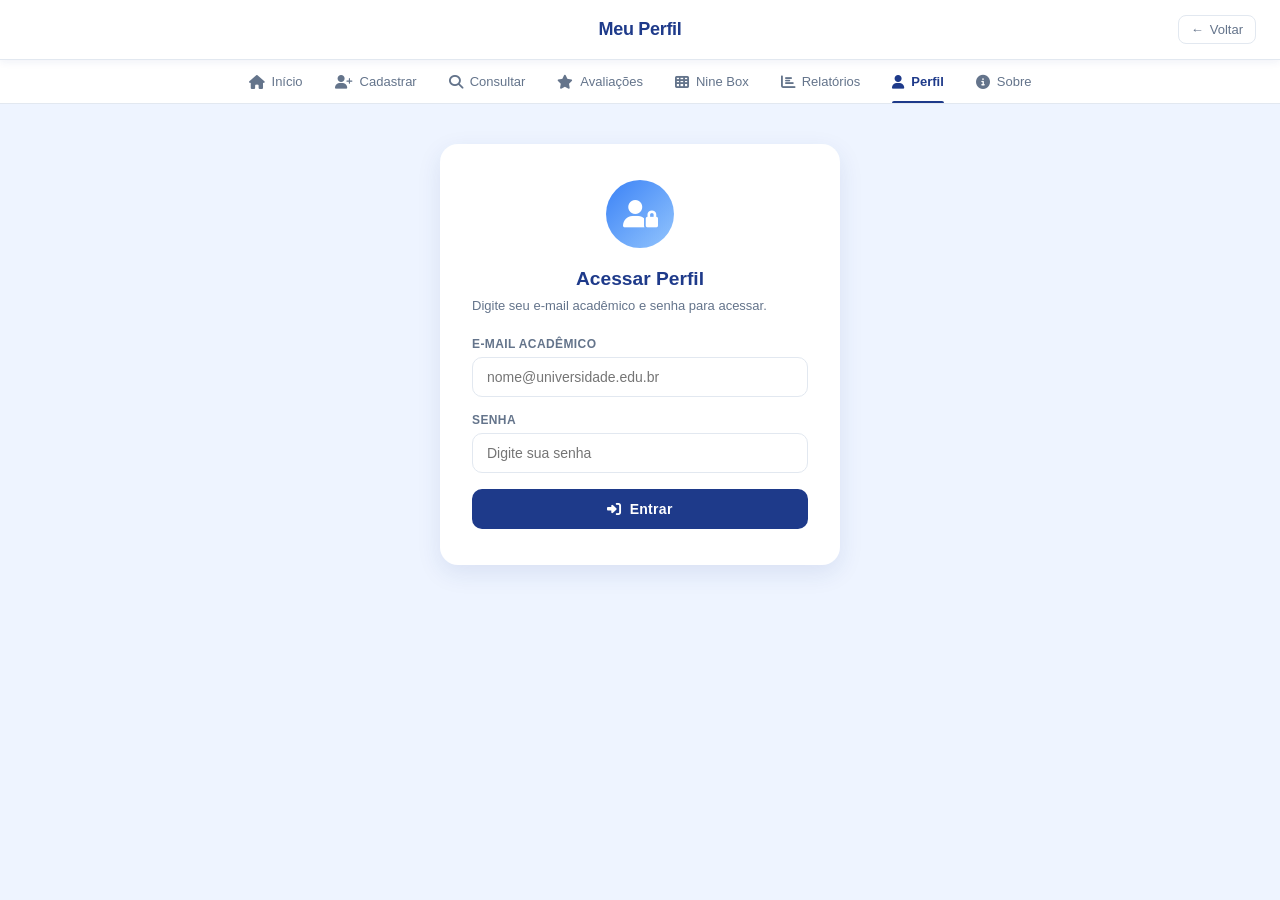
==== perfil.html @ 9b9aa536 "Portal de Estágio - versão completa com Nine Box, Avaliação 180°, Competências e sistema de permissõ" ====
<!DOCTYPE html>
<html lang="pt-br">
<head>
  <meta charset="UTF-8">
  <meta name="viewport" content="width=device-width, initial-scale=1.0">
  <title>Perfil — Portal de Estágio</title>
  <link rel="stylesheet" href="css/style.css">
  <link rel="stylesheet" href="css/pages.css">
  <link rel="stylesheet" href="css/perfil.css">
  <link rel="stylesheet" href="https://cdnjs.cloudflare.com/ajax/libs/font-awesome/6.5.0/css/all.min.css">
</head>
<body>

<header>
  <h2>Meu Perfil</h2>
  <a href="index.html">Voltar</a>
</header>

<nav class="navbar">
  <ul class="navbar-nav">
    <li class="navbar-item">
      <a href="index.html" class="navbar-link">
        <i class="fa-solid fa-home"></i>
        <span>Início</span>
      </a>
    </li>
    <li class="navbar-item">
      <a href="pages/cadastrar.html" class="navbar-link">
        <i class="fa-solid fa-user-plus"></i>
        <span>Cadastrar</span>
      </a>
    </li>
    <li class="navbar-item">
      <a href="pages/consultar.html" class="navbar-link">
        <i class="fa-solid fa-magnifying-glass"></i>
        <span>Consultar</span>
      </a>
    </li>
    <li class="navbar-item">
      <a href="pages/avaliacoes.html" class="navbar-link">
        <i class="fa-solid fa-star"></i>
        <span>Avaliações</span>
      </a>
    </li>
    <li class="navbar-item">
      <a href="pages/nine-box.html" class="navbar-link">
        <i class="fa-solid fa-th"></i>
        <span>Nine Box</span>
      </a>
    </li>
    <li class="navbar-item">
      <a href="pages/relatorios.html" class="navbar-link">
        <i class="fa-solid fa-chart-bar"></i>
        <span>Relatórios</span>
      </a>
    </li>
    <li class="navbar-item">
      <a href="perfil.html" class="navbar-link active">
        <i class="fa-solid fa-user"></i>
        <span>Perfil</span>
      </a>
    </li>
    <li class="navbar-item">
      <a href="pages/sobre.html" class="navbar-link">
        <i class="fa-solid fa-circle-info"></i>
        <span>Sobre</span>
      </a>
    </li>
  </ul>
</nav>

<main class="wrapper pg-wrapper">

  <div class="pf-login-card" id="tela-login">
    <div class="pf-login-icon">
      <i class="fa-solid fa-user-lock"></i>
    </div>
    <h3>Acessar Perfil</h3>
    <p class="pf-login-desc">Digite seu e-mail acadêmico e senha para acessar.</p>

    <div class="pg-field">
      <label for="login-email">E-mail acadêmico</label>
      <input type="email" id="login-email" placeholder="nome@universidade.edu.br"
             onkeydown="if(event.key==='Enter') entrar()">
    </div>

    <div class="pg-field">
      <label for="login-senha">Senha</label>
      <input type="password" id="login-senha" placeholder="Digite sua senha"
             onkeydown="if(event.key==='Enter') entrar()">
    </div>

    <button class="pg-btn" onclick="entrar()">
      <i class="fa-solid fa-right-to-bracket"></i> Entrar
    </button>
  </div>

  <!-- TELA DE PERFIL -->
  <div class="pf-layout" id="tela-perfil" style="display:none">

    <!-- CARD ESQUERDO — foto + info -->
    <div class="pf-card pf-card-left">

      <!-- Foto -->
      <div class="pf-foto-wrap">
        <div class="pf-foto" id="pf-foto-preview" onclick="document.getElementById('pf-foto-input').click()">
          <span id="pf-foto-iniciais"></span>
          <div class="pf-foto-overlay"><i class="fa-solid fa-camera"></i></div>
        </div>
        <input type="file" id="pf-foto-input" accept="image/*" style="display:none" onchange="trocarFoto(this)">
        <p class="pf-foto-hint">Clique para alterar</p>
      </div>

      <!-- Nome e tipo -->
      <h3 class="pf-nome" id="pf-nome-display"></h3>
      <span class="pg-badge pf-tipo-badge" id="pf-tipo-badge"></span>

      <!-- Stats -->
      <div class="pf-stats" id="pf-stats"></div>

      <!-- Sair -->
      <button class="pf-btn-sair" onclick="sair()">
        <i class="fa-solid fa-right-from-bracket"></i> Sair
      </button>

    </div>

    <!-- CARD DIREITO — edição + avaliações -->
    <div class="pf-card pf-card-right">

      <!-- Tabs -->
      <div class="pf-tabs">
        <button class="pf-tab active" data-tab="dados" onclick="setTab('dados')">
          <i class="fa-solid fa-pen"></i> Meus Dados
        </button>
        <button class="pf-tab" data-tab="avaliacoes" onclick="setTab('avaliacoes')">
          <i class="fa-solid fa-star"></i> Minhas Avaliações
        </button>
      </div>

      <!-- ABA: DADOS -->
      <div class="pf-tab-content" id="tab-dados">

        <div class="pg-field">
          <label for="pf-nome">Nome completo</label>
          <input type="text" id="pf-nome" placeholder="Seu nome">
        </div>

        <div class="pg-field">
          <label for="pf-email">E-mail acadêmico</label>
          <input type="email" id="pf-email" placeholder="seu@email.com" readonly
                 style="background:#f0f0f0;cursor:not-allowed;color:#888">
        </div>

        <div class="pg-field" id="pf-campo-senha">
          <label for="pf-senha">Nova senha <span class="av-opcional">(deixe em branco para manter)</span></label>
          <input type="password" id="pf-senha" placeholder="Digite nova senha" autocomplete="new-password">
        </div>

        <div class="pg-field" id="pf-campo-disciplina" style="display:none">
          <label for="pf-disciplina">Disciplina</label>
          <input type="text" id="pf-disciplina" placeholder="Ex: Engenharia de Software">
        </div>

        <div class="pg-field">
          <label for="pf-bio">Sobre mim <span class="av-opcional">(opcional)</span></label>
          <textarea id="pf-bio" placeholder="Conte um pouco sobre você..." style="width:100%;padding:11px 14px;border-radius:10px;border:1.5px solid var(--border);font-size:14px;font-family:inherit;resize:vertical;min-height:80px;background:#fafafa;"></textarea>
        </div>

        <button class="pg-btn" onclick="salvarPerfil()">
          <i class="fa-solid fa-floppy-disk"></i> Salvar Alterações
        </button>

      </div>

      <!-- ABA: AVALIAÇÕES -->
      <div class="pf-tab-content" id="tab-avaliacoes" style="display:none">
        <div id="pf-avaliacoes-lista">
          <p class="pg-empty">Nenhuma avaliação recebida ainda.</p>
        </div>
      </div>

    </div>
  </div>

</main>

<script src="css/js/script.js"></script>
<script src="css/js/perfil.js"></script>
<script src="css/js/navbar.js"></script>
</body>
</html>
---- css/style.css ----
/* =============================================
   RESET & BASE
   ============================================= */
*, *::before, *::after {
  margin: 0;
  padding: 0;
  box-sizing: border-box;
}

:root {
  --primary: #1e3a8a;
  --primary-light: #3b82f6;
  --accent: #93c5fd;
  --bg: #f0f9ff;
  --surface: #ffffff;
  --text: #1e293b;
  --text-muted: #64748b;
  --border: #e2e8f0;
  --danger: #dc2626;
  --success: #059669;
  --shadow-sm: 0 2px 8px rgba(30, 58, 138, 0.07);
  --shadow-md: 0 8px 24px rgba(30, 58, 138, 0.10);
  --shadow-lg: 0 16px 40px rgba(30, 58, 138, 0.15);
  --radius: 18px;
  --radius-sm: 10px;
}

body {
  font-family: 'Poppins', 'Inter', 'Segoe UI', sans-serif;
  background: #eef4ff;
  color: var(--text);
  min-height: 100vh;
  display: flex;
  flex-direction: column;
}

a {
  text-decoration: none;
  color: inherit;
}

/* =============================================
   HEADER
   ============================================= */
header {
  background: var(--surface);
  padding: 0 40px;
  height: 60px;
  display: flex;
  justify-content: center;
  align-items: center;
  border-bottom: 1px solid var(--border);
  box-shadow: var(--shadow-sm);
  position: sticky;
  top: 0;
  z-index: 100;
}

header h2 {
  color: var(--primary);
  font-weight: 700;
  font-size: 18px;
  margin: 0;
  letter-spacing: -0.3px;
}

header a {
  position: absolute;
  right: 24px;
  color: var(--text-muted);
  font-size: 13px;
  font-weight: 500;
  display: flex;
  align-items: center;
  gap: 6px;
  padding: 6px 12px;
  border-radius: 8px;
  transition: all 0.2s;
  text-decoration: none;
  border: 1px solid var(--border);
}

header a:hover {
  background: #f0f9ff;
  color: var(--primary);
  border-color: var(--primary-light);
}

header a::before {
  content: '←';
}

/* ---- NAVBAR ---- */
.navbar {
  background: var(--surface);
  border-bottom: 1px solid var(--border);
  padding: 0 32px;
}

.navbar-nav {
  display: flex;
  list-style: none;
  margin: 0;
  padding: 0;
  gap: 0;
  justify-content: center;
}

.navbar-item {
  position: relative;
}

.navbar-link {
  display: flex;
  align-items: center;
  gap: 7px;
  padding: 14px 16px;
  color: var(--text-muted);
  text-decoration: none;
  font-size: 13px;
  font-weight: 500;
  transition: all 0.2s ease;
  position: relative;
  white-space: nowrap;
}

.navbar-link::after {
  content: '';
  position: absolute;
  bottom: 0;
  left: 16px;
  right: 16px;
  height: 2px;
  background: var(--primary-light);
  border-radius: 2px 2px 0 0;
  transform: scaleX(0);
  transition: transform 0.2s ease;
}

.navbar-link:hover {
  color: var(--primary);
}

.navbar-link:hover::after {
  transform: scaleX(1);
}

.navbar-link.active {
  color: var(--primary);
  font-weight: 600;
}

.navbar-link.active::after {
  transform: scaleX(1);
  background: var(--primary);
}

.navbar-link i {
  font-size: 14px;
}

/* ---- RESPONSIVE NAVBAR ---- */
@media (max-width: 900px) {
  .navbar {
    padding: 0;
    overflow-x: auto;
  }

  .navbar-nav {
    justify-content: flex-start;
  }

  .navbar-link {
    padding: 12px 14px;
    font-size: 12px;
  }
}

@media (max-width: 600px) {
  .navbar-link span {
    display: none;
  }

  .navbar-link {
    padding: 12px 16px;
  }
}

.user {
  position: absolute;
  right: 24px;
  width: 36px;
  height: 36px;
  border-radius: 50%;
  background: linear-gradient(135deg, var(--primary), var(--primary-light));
  display: flex;
  align-items: center;
  justify-content: center;
  color: white;
  cursor: pointer;
  transition: all 0.2s ease;
  box-shadow: var(--shadow-sm);
  font-size: 14px;
}

.user:hover {
  transform: scale(1.08);
  box-shadow: var(--shadow-md);
}

/* ---- USER MENU DROPDOWN ---- */
.user-menu {
  position: absolute;
  right: 24px;
}

.user-menu .user {
  position: static;
}

.user-dropdown {
  display: none;
  position: absolute;
  top: calc(100% + 10px);
  right: 0;
  background: var(--surface);
  border: 1.5px solid var(--border);
  border-radius: var(--radius);
  box-shadow: var(--shadow-lg);
  min-width: 220px;
  z-index: 200;
  overflow: hidden;
  animation: dropdownIn 0.18s ease;
}

.user-dropdown.open {
  display: block;
}

@keyframes dropdownIn {
  from { opacity: 0; transform: translateY(-6px); }
  to   { opacity: 1; transform: translateY(0); }
}

.user-dropdown-info {
  display: flex;
  align-items: center;
  gap: 12px;
  padding: 16px;
  background: #f8fafc;
}

.user-dropdown-avatar {
  width: 40px;
  height: 40px;
  border-radius: 50%;
  background: linear-gradient(135deg, var(--primary), var(--primary-light));
  display: flex;
  align-items: center;
  justify-content: center;
  color: white;
  font-size: 16px;
  flex-shrink: 0;
  overflow: hidden;
}

.user-dropdown-avatar img {
  width: 100%;
  height: 100%;
  object-fit: cover;
  border-radius: 50%;
}

.user-dropdown-nome {
  font-size: 14px;
  font-weight: 600;
  color: var(--primary);
  white-space: nowrap;
  overflow: hidden;
  text-overflow: ellipsis;
  max-width: 140px;
}

.user-dropdown-tipo {
  font-size: 11px;
  color: var(--text-muted);
  margin-top: 2px;
  text-transform: capitalize;
}

.user-dropdown-divider {
  height: 1px;
  background: var(--border);
}

.user-dropdown-item {
  display: flex;
  align-items: center;
  gap: 10px;
  padding: 12px 16px;
  font-size: 13px;
  font-weight: 500;
  color: var(--text);
  text-decoration: none;
  cursor: pointer;
  transition: background 0.15s;
  width: 100%;
  background: none;
  border: none;
  font-family: inherit;
  text-align: left;
  margin: 0;
  box-shadow: none;
  border-radius: 0;
}

.user-dropdown-item:hover {
  background: #f0f9ff;
  color: var(--primary);
  transform: none;
  box-shadow: none;
}

.user-dropdown-item i {
  width: 16px;
  text-align: center;
  color: var(--text-muted);
}

.user-dropdown-item:hover i {
  color: var(--primary-light);
}

.user-dropdown-sair {
  color: var(--danger) !important;
}

.user-dropdown-sair:hover {
  background: #fff5f5 !important;
  color: var(--danger) !important;
}

.user-dropdown-sair i {
  color: var(--danger) !important;
}

/* =============================================
   LAYOUT
   ============================================= */
.wrapper {
  flex: 1;
  display: flex;
  justify-content: center;
  align-items: center;
  padding: 40px 20px;
}

/* =============================================
   DASHBOARD
   ============================================= */
.dashboard {
  display: flex;
  flex-direction: column;
  align-items: center;
  gap: 28px;
}

.dash-stats {
  display: flex;
  gap: 12px;
  flex-wrap: wrap;
  justify-content: center;
}

.dash-stat {
  background: var(--surface);
  border: 1.5px solid var(--border);
  border-radius: var(--radius-sm);
  padding: 14px 20px;
  display: flex;
  align-items: center;
  gap: 12px;
  min-width: 130px;
  transition: all 0.2s;
}

.dash-stat:hover {
  border-color: var(--accent);
  box-shadow: var(--shadow-sm);
}

.dash-stat i {
  font-size: 20px;
  color: var(--primary-light);
}

.dash-stat div {
  display: flex;
  flex-direction: column;
  gap: 2px;
}

.dash-stat-val {
  font-size: 22px;
  font-weight: 700;
  color: var(--primary);
  line-height: 1;
}

.dash-stat-label {
  font-size: 11px;
  font-weight: 600;
  color: var(--text-muted);
  text-transform: uppercase;
  letter-spacing: 0.4px;
}

/* =============================================
   MENU GRID
   ============================================= */
.container {
  display: grid;
  grid-template-columns: repeat(3, 200px);
  gap: 20px;
}

/* =============================================
   CARDS
   ============================================= */
.card {
  height: 150px;
  background: var(--surface);
  border-radius: var(--radius);
  text-decoration: none;
  color: var(--text);
  display: flex;
  flex-direction: column;
  justify-content: center;
  align-items: center;
  gap: 14px;
  box-shadow: var(--shadow-sm);
  transition: all 0.25s cubic-bezier(0.4, 0, 0.2, 1);
  position: relative;
  overflow: hidden;
  border: 1.5px solid var(--border);
}

.card::after {
  content: '';
  position: absolute;
  inset: 0;
  background: linear-gradient(135deg, #eff6ff, #dbeafe);
  opacity: 0;
  transition: opacity 0.25s ease;
  border-radius: var(--radius);
}

.card i {
  font-size: 28px;
  color: var(--primary-light);
  transition: all 0.25s ease;
  position: relative;
  z-index: 1;
}

.card p {
  font-size: 13px;
  font-weight: 600;
  color: var(--text-muted);
  text-align: center;
  margin: 0;
  position: relative;
  z-index: 1;
  transition: color 0.25s ease;
}

.card:hover {
  transform: translateY(-4px);
  box-shadow: var(--shadow-md);
  border-color: var(--accent);
}

.card:hover::after {
  opacity: 1;
}

.card:hover i {
  color: var(--primary);
  transform: scale(1.1);
}

.card:hover p {
  color: var(--primary);
}

/* =============================================
   FORM BOX
   ============================================= */
.form-box {
  background: var(--surface);
  padding: 32px;
  border-radius: var(--radius);
  width: 100%;
  max-width: 420px;
  box-shadow: var(--shadow-md);
}

.form-box h3 {
  margin-bottom: 20px;
  color: var(--primary);
  font-size: 1.1rem;
  font-weight: 700;
}

.form-box label {
  display: block;
  margin-top: 14px;
  margin-bottom: 4px;
  font-size: 13px;
  font-weight: 600;
  color: var(--primary);
}

.form-box input,
.form-box select,
.form-box textarea {
  width: 100%;
  padding: 11px 14px;
  border-radius: var(--radius-sm);
  border: 1.5px solid var(--border);
  font-size: 14px;
  font-family: inherit;
  color: var(--text);
  background: #fafafa;
  transition: border-color 0.2s, box-shadow 0.2s;
}

.form-box input:focus,
.form-box select:focus,
.form-box textarea:focus {
  border-color: var(--primary-light);
  box-shadow: 0 0 0 3px rgba(106, 111, 209, 0.12);
  outline: none;
  background: var(--surface);
}

.form-box textarea {
  resize: vertical;
  min-height: 90px;
}

/* =============================================
   BUTTONS
   ============================================= */
button {
  margin-top: 20px;
  width: 100%;
  padding: 12px 20px;
  border: none;
  border-radius: var(--radius-sm);
  background: var(--primary);
  color: white;
  font-size: 14px;
  font-weight: 600;
  font-family: inherit;
  cursor: pointer;
  transition: all 0.2s ease;
  letter-spacing: 0.3px;
}

button:hover {
  background: #1d4ed8;
  transform: translateY(-1px);
  box-shadow: 0 6px 20px rgba(30, 58, 138, 0.25);
}

button:active {
  transform: translateY(0);
  box-shadow: none;
}

.btn-danger {
  margin-top: 0;
  width: auto;
  padding: 6px 12px;
  font-size: 12px;
  background: transparent;
  color: var(--danger);
  border: 1px solid #fecaca;
  border-radius: 8px;
}

.btn-danger:hover {
  background: #fee2e2;
  box-shadow: none;
  transform: none;
}

/* =============================================
   STARS
   ============================================= */
.stars {
  display: flex;
  gap: 4px;
  margin-top: 8px;
}

.stars span {
  font-size: 28px;
  cursor: pointer;
  color: var(--border);
  transition: color 0.15s, transform 0.15s;
  user-select: none;
}

.stars span.active {
  color: #3b82f6;
  text-shadow: 0 0 8px rgba(59, 130, 246, 0.3);
}

.stars span:hover {
  transform: scale(1.15);
}

/* =============================================
   LIST ITEMS
   ============================================= */
.list-item {
  display: flex;
  justify-content: space-between;
  align-items: center;
  background: #f4f6ff;
  padding: 12px 14px;
  border-radius: var(--radius-sm);
  margin-top: 10px;
  font-size: 14px;
  font-weight: 500;
}

/* =============================================
   AVALIAÇÕES
   ============================================= */
.avaliacao-item {
  background: #f4f6ff;
  padding: 14px;
  border-radius: var(--radius-sm);
  margin-top: 12px;
}

.avaliacao-header {
  display: flex;
  justify-content: space-between;
  align-items: center;
  margin-bottom: 6px;
}

.avaliacao-data {
  font-size: 12px;
  color: var(--text-muted);
}

.avaliacao-nota {
  color: #ffc107;
  font-size: 18px;
  letter-spacing: 2px;
  margin-bottom: 6px;
}

.avaliacao-comentario {
  font-size: 13px;
  color: var(--text-muted);
  margin-top: 4px;
  background: none;
  padding: 0;
}

/* =============================================
   TOAST
   ============================================= */
.toast {
  position: fixed;
  bottom: 28px;
  left: 50%;
  transform: translateX(-50%) translateY(12px);
  background: var(--primary);
  color: white;
  padding: 11px 22px;
  border-radius: 100px;
  font-size: 13px;
  font-weight: 500;
  opacity: 0;
  pointer-events: none;
  transition: opacity 0.25s, transform 0.25s;
  z-index: 9999;
  white-space: nowrap;
  box-shadow: 0 8px 24px rgba(30, 58, 138, 0.25);
}

.toast.show {
  opacity: 1;
  transform: translateX(-50%) translateY(0);
}

.toast.error {
  background: var(--danger);
  box-shadow: 0 8px 24px rgba(220, 38, 38, 0.25);
}

.toast.info {
  background: var(--primary-light);
}

/* =============================================
   RESPONSIVE
   ============================================= */
@media (max-width: 768px) {
  header {
    padding: 14px 20px;
  }

  .container {
    grid-template-columns: repeat(2, 1fr);
    gap: 16px;
    width: 100%;
    max-width: 480px;
  }

  .card {
    height: 130px;
  }

  .wrapper {
    padding: 24px 16px;
    align-items: flex-start;
  }

  .form-box {
    max-width: 100%;
  }
}

@media (max-width: 420px) {
  .container {
    grid-template-columns: repeat(2, 1fr);
  }

  .card i {
    font-size: 26px;
  }

  .card p {
    font-size: 12px;
  }
}
---- css/pages.css ----
/* =============================================
   PAGES — ESTILOS COMPARTILHADOS
   ============================================= */

.pg-wrapper {
  align-items: flex-start;
  justify-content: center;
  padding: 40px 24px;
}

/* ---- CARD ---- */
.pg-card {
  background: var(--surface);
  border-radius: var(--radius);
  box-shadow: var(--shadow-md);
  padding: 28px;
  width: 100%;
  max-width: 460px;
}

.pg-card-wide {
  max-width: 860px;
}

/* ---- TYPE TOGGLE ---- */
.pg-type-toggle {
  display: flex;
  gap: 8px;
  margin-bottom: 24px;
  background: #f1f5f9;
  padding: 4px;
  border-radius: var(--radius-sm);
}

.pg-type-btn {
  flex: 1;
  margin-top: 0;
  padding: 9px 14px;
  font-size: 13px;
  font-weight: 600;
  border-radius: 8px;
  background: transparent;
  color: var(--text-muted);
  border: none;
  cursor: pointer;
  transition: all 0.2s;
  display: flex;
  align-items: center;
  justify-content: center;
  gap: 7px;
}

.pg-type-btn:hover {
  transform: none;
  box-shadow: none;
  color: var(--primary);
}

.pg-type-btn.active {
  background: var(--surface);
  color: var(--primary);
  box-shadow: var(--shadow-sm);
  font-weight: 700;
}

/* ---- FIELDS ---- */
.pg-field {
  margin-bottom: 16px;
}

.pg-field label {
  display: block;
  font-size: 12px;
  font-weight: 600;
  color: var(--text-muted);
  margin-bottom: 6px;
  text-transform: uppercase;
  letter-spacing: 0.4px;
}

.pg-field input,
.pg-field select {
  width: 100%;
  padding: 11px 14px;
  border-radius: var(--radius-sm);
  border: 1.5px solid var(--border);
  font-size: 14px;
  font-family: inherit;
  color: var(--text);
  background: var(--surface);
  transition: border-color 0.2s, box-shadow 0.2s;
}

.pg-field input:focus,
.pg-field select:focus {
  border-color: var(--primary-light);
  box-shadow: 0 0 0 3px rgba(59, 130, 246, 0.1);
  outline: none;
}

/* ---- BUTTON ---- */
.pg-btn {
  display: flex;
  align-items: center;
  justify-content: center;
  gap: 8px;
  margin-top: 8px;
}

/* ---- TOOLBAR ---- */
.pg-toolbar {
  display: flex;
  justify-content: space-between;
  align-items: center;
  flex-wrap: wrap;
  gap: 12px;
  margin-bottom: 20px;
}

.pg-filtros {
  display: flex;
  gap: 6px;
}

.pg-filtro {
  margin-top: 0;
  width: auto;
  padding: 6px 14px;
  font-size: 12px;
  font-weight: 600;
  border-radius: 20px;
  background: #f0f2ff;
  color: var(--primary-light);
  cursor: pointer;
  transition: all 0.2s;
}

.pg-filtro:hover {
  transform: none;
  box-shadow: none;
  background: #e4e7ff;
}

.pg-filtro.active {
  background: linear-gradient(90deg, var(--primary-light), var(--accent));
  color: white;
  box-shadow: none;
}

/* ---- SEARCH ---- */
.pg-search-wrap {
  display: flex;
  align-items: center;
  gap: 8px;
  background: #f4f6ff;
  border-radius: var(--radius-sm);
  padding: 8px 14px;
  border: 1.5px solid var(--border);
  transition: border-color 0.2s;
}

.pg-search-wrap:focus-within {
  border-color: var(--primary-light);
}

.pg-search-wrap i {
  color: var(--text-muted);
  font-size: 13px;
}

.pg-search-wrap input {
  border: none;
  background: transparent;
  font-size: 13px;
  font-family: inherit;
  color: var(--text);
  outline: none;
  width: 180px;
}

/* ---- FOTO UPLOAD ---- */
.pg-foto-wrap {
  display: flex;
  justify-content: center;
  margin-bottom: 20px;
}

.pg-foto-preview {
  width: 90px;
  height: 90px;
  border-radius: 50%;
  border: 2.5px dashed var(--primary-light);
  background: #f4f6ff;
  display: flex;
  flex-direction: column;
  align-items: center;
  justify-content: center;
  gap: 6px;
  cursor: pointer;
  transition: border-color 0.2s, background 0.2s;
  overflow: hidden;
  position: relative;
}

.pg-foto-preview:hover {
  border-color: var(--primary);
  background: #eef0ff;
}

.pg-foto-preview i {
  font-size: 22px;
  color: var(--primary-light);
}

.pg-foto-preview span {
  font-size: 11px;
  color: var(--primary-light);
  font-weight: 600;
}

.pg-foto-preview img {
  position: absolute;
  inset: 0;
  width: 100%;
  height: 100%;
  object-fit: cover;
  border-radius: 50%;
}

.pg-foto-preview .pg-foto-overlay {
  position: absolute;
  inset: 0;
  background: rgba(44, 47, 143, 0.45);
  border-radius: 50%;
  display: flex;
  align-items: center;
  justify-content: center;
  opacity: 0;
  transition: opacity 0.2s;
}

.pg-foto-preview:hover .pg-foto-overlay {
  opacity: 1;
}

.pg-foto-preview .pg-foto-overlay i {
  color: white;
  font-size: 20px;
}

/* ---- LISTA PESSOAS ---- */
.pg-pessoa-item {
  display: flex;
  align-items: center;
  gap: 14px;
  padding: 12px 14px;
  border-radius: var(--radius-sm);
  background: var(--surface);
  margin-bottom: 8px;
  border: 1.5px solid var(--border);
  transition: all 0.2s;
}

.pg-pessoa-item:hover {
  border-color: var(--accent);
  box-shadow: var(--shadow-sm);
}

.pg-avatar {
  width: 44px;
  height: 44px;
  border-radius: 50%;
  background: linear-gradient(135deg, var(--primary-light), var(--accent));
  color: white;
  font-weight: 700;
  font-size: 15px;
  display: flex;
  align-items: center;
  justify-content: center;
  flex-shrink: 0;
  overflow: hidden;
}

.pg-avatar img {
  width: 100%;
  height: 100%;
  object-fit: cover;
  border-radius: 50%;
}

.pg-pessoa-info {
  flex: 1;
  min-width: 0;
}

.pg-pessoa-nome {
  font-size: 14px;
  font-weight: 600;
  color: var(--primary);
  white-space: nowrap;
  overflow: hidden;
  text-overflow: ellipsis;
}

.pg-pessoa-sub {
  font-size: 12px;
  color: var(--text-muted);
  margin-top: 2px;
}

.pg-badge {
  font-size: 10px;
  font-weight: 700;
  padding: 3px 10px;
  border-radius: 100px;
  text-transform: uppercase;
  letter-spacing: 0.5px;
  flex-shrink: 0;
}

.pg-badge.estagiario {
  background: #dcfce7;
  color: #166534;
}

.pg-badge.professor {
  background: #dbeafe;
  color: #1e40af;
}

.pg-empty {
  text-align: center;
  color: var(--text-muted);
  font-size: 14px;
  padding: 30px 0;
  background: none;
}

/* ---- RELATÓRIOS ---- */
.rel-resumo {
  display: grid;
  grid-template-columns: repeat(auto-fit, minmax(160px, 1fr));
  gap: 16px;
  margin-bottom: 4px;
}

.rel-stat {
  background: var(--surface);
  border-radius: var(--radius-sm);
  padding: 20px;
  display: flex;
  flex-direction: column;
  gap: 6px;
  border: 1.5px solid var(--border);
  transition: all 0.2s;
}

.rel-stat:hover {
  border-color: var(--accent);
  box-shadow: var(--shadow-sm);
}

.rel-stat-label {
  font-size: 11px;
  font-weight: 700;
  text-transform: uppercase;
  letter-spacing: 0.6px;
  color: var(--text-muted);
}

.rel-stat-valor {
  font-size: 28px;
  font-weight: 700;
  color: var(--primary);
  line-height: 1;
}

.rel-stat-sub {
  font-size: 12px;
  color: var(--primary-light);
  font-weight: 500;
}

.rel-table-wrap {
  overflow-x: auto;
  border-radius: var(--radius-sm);
  border: 1px solid var(--border);
  margin-top: 4px;
}

.rel-table {
  width: 100%;
  border-collapse: collapse;
  font-size: 13px;
}

.rel-table thead tr {
  background: #f4f6ff;
}

.rel-table th {
  padding: 12px 14px;
  text-align: left;
  font-size: 11px;
  font-weight: 700;
  text-transform: uppercase;
  letter-spacing: 0.4px;
  color: var(--primary);
  white-space: nowrap;
}

.rel-table td {
  padding: 11px 14px;
  border-top: 1px solid #f0f0f0;
  color: var(--text);
  white-space: nowrap;
}

.rel-table tbody tr:hover td {
  background: #f8f9ff;
}

.rel-table .pg-badge {
  display: inline-block;
}

.rel-estrelas {
  color: #ffc107;
  font-size: 12px;
  letter-spacing: 1px;
}

.rel-media {
  font-weight: 700;
  color: var(--primary-light);
}

/* ---- SOBRE ---- */
.sobre-card {
  max-width: 480px;
  text-align: center;
}

.sobre-logo {
  width: 72px;
  height: 72px;
  border-radius: 50%;
  background: linear-gradient(135deg, var(--primary-light), var(--accent));
  display: flex;
  align-items: center;
  justify-content: center;
  margin: 0 auto 20px;
}

.sobre-logo i {
  font-size: 32px;
  color: white;
}

.sobre-titulo {
  font-size: 1.3rem;
  font-weight: 700;
  color: var(--primary);
  margin-bottom: 4px;
}

.sobre-versao {
  font-size: 12px;
  color: var(--text-muted);
  margin-bottom: 18px;
  background: none;
  padding: 0;
}

.sobre-desc {
  font-size: 14px;
  color: var(--text-muted);
  line-height: 1.7;
  margin-bottom: 24px;
  background: none;
  padding: 0;
}

.sobre-features {
  display: flex;
  flex-direction: column;
  gap: 12px;
  text-align: left;
}

.sobre-feature {
  display: flex;
  align-items: center;
  gap: 12px;
  background: #f4f6ff;
  padding: 12px 16px;
  border-radius: var(--radius-sm);
  font-size: 13px;
  font-weight: 500;
  color: var(--text);
}

.sobre-feature i {
  color: var(--primary-light);
  width: 18px;
  text-align: center;
  font-size: 15px;
}

/* ---- RESPONSIVE ---- */
@media (max-width: 768px) {
  .pg-wrapper {
    padding: 20px 16px;
  }

  .pg-card {
    max-width: 100%;
  }

  .pg-toolbar {
    flex-direction: column;
    align-items: flex-start;
  }

  .pg-search-wrap input {
    width: 140px;
  }

  .rel-resumo {
    grid-template-columns: repeat(2, 1fr);
  }
}
---- css/perfil.css ----
/* =============================================
   PERFIL
   ============================================= */

/* ---- LOGIN ---- */
.pf-login-card {
  background: var(--surface);
  border-radius: var(--radius);
  box-shadow: var(--shadow-md);
  padding: 36px 32px;
  width: 100%;
  max-width: 400px;
  text-align: center;
}

.pf-login-icon {
  width: 68px;
  height: 68px;
  border-radius: 50%;
  background: linear-gradient(135deg, var(--primary-light), var(--accent));
  display: flex;
  align-items: center;
  justify-content: center;
  margin: 0 auto 20px;
}

.pf-login-icon i {
  font-size: 28px;
  color: white;
}

.pf-login-card h3 {
  font-size: 1.2rem;
  font-weight: 700;
  color: var(--primary);
  margin-bottom: 8px;
}

.pf-login-desc {
  font-size: 13px;
  color: var(--text-muted);
  margin-bottom: 24px;
  background: none;
  padding: 0;
  text-align: left;
}

.pf-login-card .pg-field {
  text-align: left;
}

/* ---- LAYOUT PERFIL ---- */
.pf-layout {
  display: flex;
  gap: 24px;
  width: 100%;
  max-width: 860px;
  align-items: flex-start;
}

/* ---- CARDS ---- */
.pf-card {
  background: var(--surface);
  border-radius: var(--radius);
  box-shadow: var(--shadow-md);
  padding: 28px;
}

.pf-card-left {
  width: 240px;
  flex-shrink: 0;
  display: flex;
  flex-direction: column;
  align-items: center;
  text-align: center;
  gap: 12px;
}

.pf-card-right {
  flex: 1;
  min-width: 0;
}

/* ---- FOTO ---- */
.pf-foto-wrap {
  display: flex;
  flex-direction: column;
  align-items: center;
  gap: 6px;
}

.pf-foto {
  width: 100px;
  height: 100px;
  border-radius: 50%;
  background: linear-gradient(135deg, var(--primary-light), var(--accent));
  display: flex;
  align-items: center;
  justify-content: center;
  cursor: pointer;
  position: relative;
  overflow: hidden;
  transition: transform 0.2s;
}

.pf-foto:hover {
  transform: scale(1.04);
}

.pf-foto span {
  font-size: 32px;
  font-weight: 700;
  color: white;
  z-index: 1;
}

.pf-foto img {
  position: absolute;
  inset: 0;
  width: 100%;
  height: 100%;
  object-fit: cover;
  border-radius: 50%;
}

.pf-foto-overlay {
  position: absolute;
  inset: 0;
  background: rgba(44, 47, 143, 0.5);
  border-radius: 50%;
  display: flex;
  align-items: center;
  justify-content: center;
  opacity: 0;
  transition: opacity 0.2s;
  z-index: 2;
}

.pf-foto:hover .pf-foto-overlay {
  opacity: 1;
}

.pf-foto-overlay i {
  color: white;
  font-size: 22px;
}

.pf-foto-hint {
  font-size: 11px;
  color: var(--text-muted);
  background: none;
  padding: 0;
}

/* ---- NOME E TIPO ---- */
.pf-nome {
  font-size: 1rem;
  font-weight: 700;
  color: var(--primary);
  line-height: 1.3;
}

.pf-tipo-badge {
  display: inline-block;
}

/* ---- STATS ---- */
.pf-stats {
  width: 100%;
  display: flex;
  flex-direction: column;
  gap: 8px;
  margin-top: 4px;
}

.pf-stat {
  background: #f4f6ff;
  border-radius: var(--radius-sm);
  padding: 10px 14px;
  display: flex;
  justify-content: space-between;
  align-items: center;
  font-size: 12px;
}

.pf-stat-label {
  color: var(--text-muted);
  font-weight: 500;
}

.pf-stat-valor {
  font-weight: 700;
  color: var(--primary);
}

.pf-stat-valor.stars {
  color: #ffc107;
  font-size: 13px;
}

/* ---- SAIR ---- */
.pf-btn-sair {
  margin-top: 4px;
  width: 100%;
  padding: 9px;
  font-size: 13px;
  background: #fff0f0;
  color: var(--danger);
  border: 1.5px solid #ffd0d0;
  border-radius: var(--radius-sm);
  font-weight: 600;
  cursor: pointer;
  display: flex;
  align-items: center;
  justify-content: center;
  gap: 8px;
  transition: background 0.2s, transform 0.2s;
}

.pf-btn-sair:hover {
  background: #ffe0e0;
  transform: none;
  box-shadow: none;
}

/* ---- TABS ---- */
.pf-tabs {
  display: flex;
  gap: 8px;
  margin-bottom: 24px;
  border-bottom: 2px solid #f0f0f0;
  padding-bottom: 0;
}

.pf-tab {
  margin-top: 0;
  width: auto;
  padding: 9px 16px;
  font-size: 13px;
  font-weight: 600;
  border-radius: var(--radius-sm) var(--radius-sm) 0 0;
  background: transparent;
  color: var(--text-muted);
  border: none;
  border-bottom: 2px solid transparent;
  margin-bottom: -2px;
  cursor: pointer;
  display: flex;
  align-items: center;
  gap: 7px;
  transition: color 0.2s;
}

.pf-tab:hover {
  color: var(--primary-light);
  transform: none;
  box-shadow: none;
  background: transparent;
}

.pf-tab.active {
  color: var(--primary);
  border-bottom-color: var(--primary-light);
  background: transparent;
  box-shadow: none;
}

/* ---- AVALIAÇÕES NO PERFIL ---- */
.pf-av-item {
  background: #f8f9ff;
  border-radius: var(--radius-sm);
  padding: 14px 16px;
  margin-bottom: 10px;
  border-left: 3px solid var(--primary-light);
}

.pf-av-header {
  display: flex;
  justify-content: space-between;
  align-items: center;
  margin-bottom: 8px;
}

.pf-av-media {
  font-size: 13px;
  font-weight: 700;
  color: var(--primary-light);
}

.pf-av-data {
  font-size: 11px;
  color: var(--text-muted);
}

.pf-av-criterios {
  display: flex;
  flex-wrap: wrap;
  gap: 6px;
  margin-bottom: 6px;
}

.pf-av-badge {
  font-size: 11px;
  background: white;
  border: 1px solid var(--border);
  border-radius: 6px;
  padding: 3px 8px;
  color: var(--text);
}

.pf-av-badge .mini-stars {
  color: #ffc107;
}

.pf-av-comentario {
  font-size: 12px;
  color: var(--text-muted);
  font-style: italic;
  background: none;
  padding: 0;
}

/* ---- RESPONSIVE ---- */
@media (max-width: 700px) {
  .pf-layout {
    flex-direction: column;
  }

  .pf-card-left {
    width: 100%;
  }
}
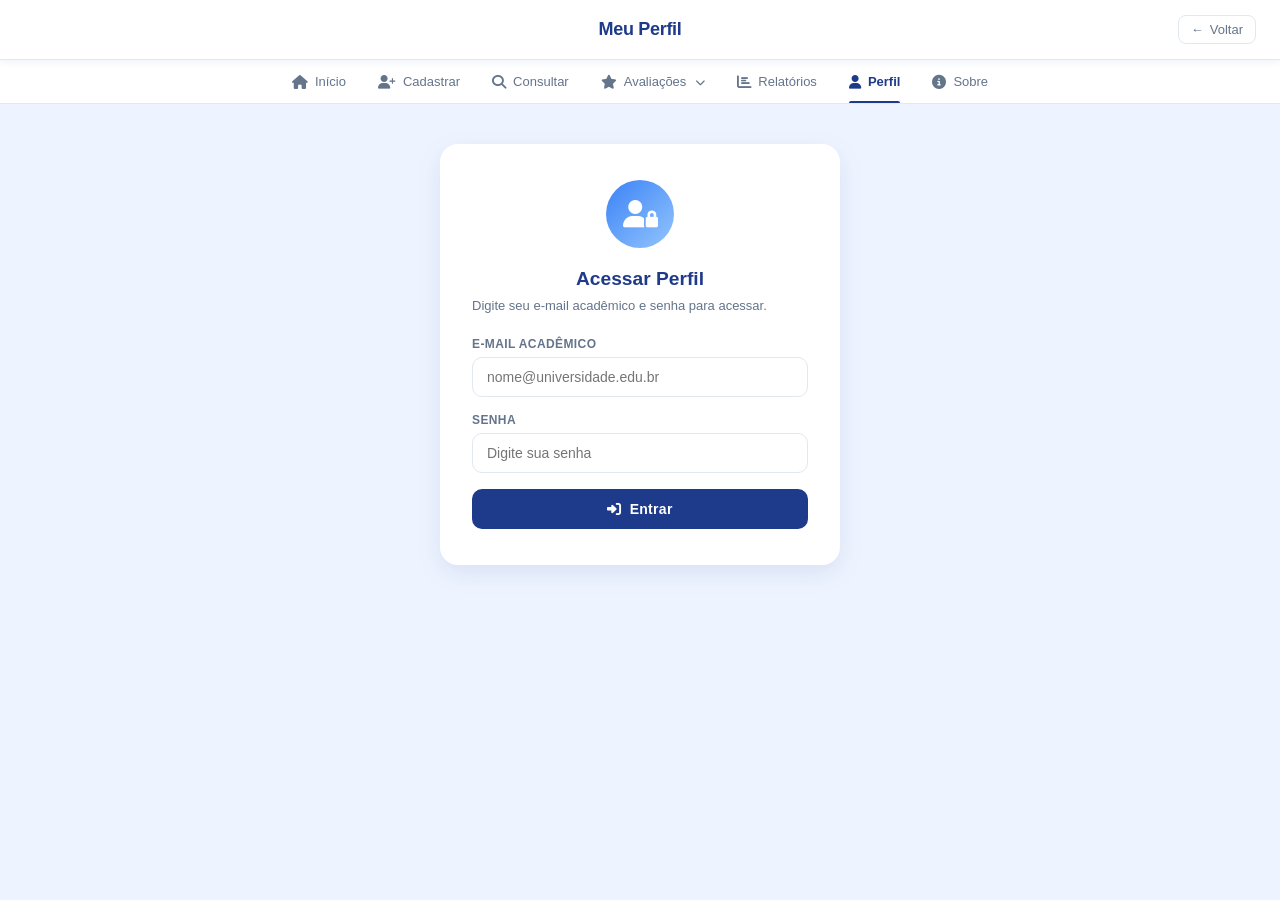
==== commit 1f6f55cc: "Melhorias: exportar/importar dados, hash de senha, formulário 180°, relatórios unificados, navbar co" ====
--- a/perfil.html
+++ b/perfil.html
@@ -36,17 +36,18 @@
         <span>Consultar</span>
       </a>
     </li>
-    <li class="navbar-item">
-      <a href="pages/avaliacoes.html" class="navbar-link">
+    <li class="navbar-item navbar-item-dropdown">
+      <a href="#" class="navbar-link navbar-link-dropdown" onclick="toggleSubmenu(event, this)">
         <i class="fa-solid fa-star"></i>
         <span>Avaliações</span>
-      </a>
-    </li>
-    <li class="navbar-item">
-      <a href="pages/nine-box.html" class="navbar-link">
-        <i class="fa-solid fa-th"></i>
-        <span>Nine Box</span>
-      </a>
+        <i class="fa-solid fa-chevron-down navbar-chevron"></i>
+      </a>
+      <ul class="navbar-submenu">
+        <li><a href="pages/avaliacoes.html" class="navbar-submenu-link"><i class="fa-solid fa-star"></i> Avaliações</a></li>
+        <li><a href="pages/nine-box.html" class="navbar-submenu-link"><i class="fa-solid fa-th"></i> Nine Box</a></li>
+        <li><a href="pages/competencias.html" class="navbar-submenu-link"><i class="fa-solid fa-clipboard-check"></i> Competências</a></li>
+        <li><a href="pages/avaliacao-180.html" class="navbar-submenu-link"><i class="fa-solid fa-rotate"></i> 180°</a></li>
+      </ul>
     </li>
     <li class="navbar-item">
       <a href="pages/relatorios.html" class="navbar-link">
@@ -171,6 +172,24 @@
           <i class="fa-solid fa-floppy-disk"></i> Salvar Alterações
         </button>
 
+        <!-- SEÇÃO DE DADOS — apenas para professores -->
+        <div id="pf-dados-section" style="display:none;margin-top:24px;padding:18px;background:#f4f6ff;border-radius:var(--radius-sm);border:1.5px solid var(--border)">
+          <h4 style="font-size:13px;font-weight:700;color:var(--primary);margin:0 0 8px;display:flex;align-items:center;gap:7px">
+            <i class="fa-solid fa-database"></i> Gerenciar Dados
+          </h4>
+          <p style="font-size:12px;color:var(--text-muted);margin:0 0 14px;line-height:1.5">
+            Exporte ou importe todos os dados do sistema.
+          </p>
+          <div style="display:flex;gap:10px;flex-wrap:wrap">
+            <button onclick="exportarDados()" style="margin-top:0;width:auto;padding:8px 16px;font-size:12px;font-weight:600;display:inline-flex;align-items:center;gap:6px">
+              <i class="fa-solid fa-download"></i> Exportar dados
+            </button>
+            <button onclick="importarDados()" style="margin-top:0;width:auto;padding:8px 16px;font-size:12px;font-weight:600;background:transparent;color:var(--primary);border:1.5px solid var(--primary-light);box-shadow:none;display:inline-flex;align-items:center;gap:6px">
+              <i class="fa-solid fa-upload"></i> Importar dados
+            </button>
+          </div>
+        </div>
+
       </div>
 
       <!-- ABA: AVALIAÇÕES -->
@@ -186,6 +205,7 @@
 </main>
 
 <script src="css/js/script.js"></script>
+<script src="css/js/dados.js"></script>
 <script src="css/js/perfil.js"></script>
 <script src="css/js/navbar.js"></script>
 </body>
--- a/css/style.css
+++ b/css/style.css
@@ -184,6 +184,86 @@
   .navbar-link {
     padding: 12px 16px;
   }
+}
+
+/* ---- NAVBAR DROPDOWN SUBMENU ---- */
+.navbar-item-dropdown {
+  position: relative;
+}
+
+.navbar-link-dropdown {
+  cursor: pointer;
+  user-select: none;
+}
+
+.navbar-chevron {
+  font-size: 10px !important;
+  margin-left: 2px;
+  transition: transform 0.2s ease;
+}
+
+.navbar-item-dropdown.open .navbar-chevron {
+  transform: rotate(180deg);
+}
+
+.navbar-submenu {
+  display: none;
+  position: absolute;
+  top: calc(100% + 1px);
+  left: 0;
+  background: var(--surface);
+  border: 1.5px solid var(--border);
+  border-radius: var(--radius-sm);
+  box-shadow: var(--shadow-md);
+  min-width: 200px;
+  z-index: 300;
+  list-style: none;
+  padding: 6px 0;
+  animation: dropdownIn 0.18s ease;
+}
+
+.navbar-item-dropdown.open .navbar-submenu,
+.navbar-item-dropdown:hover .navbar-submenu {
+  display: block;
+}
+
+.navbar-submenu-link {
+  display: flex;
+  align-items: center;
+  gap: 9px;
+  padding: 10px 18px;
+  font-size: 13px;
+  font-weight: 500;
+  color: var(--text-muted);
+  text-decoration: none;
+  transition: all 0.15s;
+  white-space: nowrap;
+}
+
+.navbar-submenu-link i {
+  font-size: 13px;
+  width: 16px;
+  text-align: center;
+  color: var(--text-muted);
+}
+
+.navbar-submenu-link:hover {
+  background: #f0f9ff;
+  color: var(--primary);
+}
+
+.navbar-submenu-link:hover i {
+  color: var(--primary-light);
+}
+
+.navbar-submenu-link.active {
+  color: var(--primary);
+  font-weight: 600;
+  background: #eff6ff;
+}
+
+.navbar-submenu-link.active i {
+  color: var(--primary-light);
 }
 
 .user {
@@ -752,3 +832,181 @@
     font-size: 12px;
   }
 }
+
+/* =============================================
+   DASHBOARD WELCOME (empty state)
+   ============================================= */
+.dash-welcome {
+  display: flex;
+  flex-direction: column;
+  align-items: center;
+  gap: 14px;
+  padding: 48px 32px;
+  background: var(--surface);
+  border: 1.5px dashed var(--border);
+  border-radius: var(--radius);
+  text-align: center;
+  max-width: 420px;
+  width: 100%;
+}
+
+.dash-welcome i {
+  font-size: 52px;
+  color: var(--primary-light);
+}
+
+.dash-welcome h3 {
+  font-size: 20px;
+  font-weight: 700;
+  color: var(--primary);
+  margin: 0;
+}
+
+.dash-welcome p {
+  font-size: 14px;
+  color: var(--text-muted);
+  margin: 0;
+  line-height: 1.5;
+}
+
+.dash-welcome-btn {
+  display: inline-flex;
+  align-items: center;
+  gap: 8px;
+  padding: 12px 24px;
+  background: var(--primary);
+  color: white;
+  border-radius: var(--radius-sm);
+  font-size: 14px;
+  font-weight: 600;
+  text-decoration: none;
+  transition: all 0.2s;
+  margin-top: 4px;
+}
+
+.dash-welcome-btn:hover {
+  background: #1d4ed8;
+  transform: translateY(-1px);
+  box-shadow: 0 6px 20px rgba(30, 58, 138, 0.25);
+}
+
+/* =============================================
+   DARK MODE TOGGLE BUTTON
+   ============================================= */
+#dark-mode-btn {
+  position: absolute;
+  right: 72px;
+  width: 36px;
+  height: 36px;
+  border-radius: 50%;
+  background: transparent;
+  border: 1.5px solid var(--border);
+  color: var(--text-muted);
+  cursor: pointer;
+  display: flex;
+  align-items: center;
+  justify-content: center;
+  font-size: 15px;
+  margin-top: 0;
+  padding: 0;
+  transition: all 0.2s;
+  box-shadow: none;
+}
+
+#dark-mode-btn:hover {
+  background: #f0f9ff;
+  color: var(--primary);
+  border-color: var(--primary-light);
+  transform: none;
+  box-shadow: none;
+}
+
+/* =============================================
+   DARK MODE — variáveis e overrides
+   ============================================= */
+@media (prefers-color-scheme: dark) {
+  :root:not(.light-mode) {
+    --primary: #60a5fa;
+    --primary-light: #93c5fd;
+    --accent: #1e40af;
+    --bg: #0f172a;
+    --surface: #1e293b;
+    --text: #f1f5f9;
+    --text-muted: #94a3b8;
+    --border: #334155;
+  }
+
+  :root:not(.light-mode) body {
+    background: #0f172a;
+  }
+}
+
+body.dark-mode {
+  --primary: #60a5fa;
+  --primary-light: #93c5fd;
+  --accent: #1e40af;
+  --bg: #0f172a;
+  --surface: #1e293b;
+  --text: #f1f5f9;
+  --text-muted: #94a3b8;
+  --border: #334155;
+  background: #0f172a;
+}
+
+body.dark-mode header {
+  background: #1e293b;
+}
+
+body.dark-mode .navbar {
+  background: #1e293b;
+}
+
+body.dark-mode .navbar-submenu {
+  background: #1e293b;
+}
+
+body.dark-mode .navbar-submenu-link:hover {
+  background: #0f172a;
+}
+
+body.dark-mode .card {
+  background: #1e293b;
+}
+
+body.dark-mode .card::after {
+  background: linear-gradient(135deg, #1e293b, #0f172a);
+}
+
+body.dark-mode .form-box {
+  background: #1e293b;
+}
+
+body.dark-mode .form-box input,
+body.dark-mode .form-box select,
+body.dark-mode .form-box textarea {
+  background: #0f172a;
+  color: #f1f5f9;
+  border-color: #334155;
+}
+
+body.dark-mode .user-dropdown {
+  background: #1e293b;
+}
+
+body.dark-mode .user-dropdown-info {
+  background: #0f172a;
+}
+
+body.dark-mode #dark-mode-btn:hover {
+  background: #334155;
+  color: #93c5fd;
+}
+
+body.dark-mode .dash-welcome {
+  background: #1e293b;
+  border-color: #334155;
+}
+
+body.dark-mode .dash-stat {
+  background: #1e293b;
+}
--- a/css/pages.css
+++ b/css/pages.css
@@ -507,6 +507,81 @@
   font-size: 15px;
 }
 
+/* ---- SOBRE DADOS ---- */
+.sobre-dados {
+  margin-top: 24px;
+  padding: 20px;
+  background: #f4f6ff;
+  border-radius: var(--radius-sm);
+  text-align: left;
+  border: 1.5px solid var(--border);
+}
+
+.sobre-dados-titulo {
+  font-size: 14px;
+  font-weight: 700;
+  color: var(--primary);
+  margin: 0 0 8px 0;
+  display: flex;
+  align-items: center;
+  gap: 8px;
+}
+
+.sobre-dados-desc {
+  font-size: 13px;
+  color: var(--text-muted);
+  margin: 0 0 16px 0;
+  line-height: 1.5;
+  background: none;
+  padding: 0;
+}
+
+.sobre-dados-btns {
+  display: flex;
+  gap: 10px;
+  flex-wrap: wrap;
+}
+
+.sobre-btn-exportar,
+.sobre-btn-importar {
+  margin-top: 0;
+  width: auto;
+  padding: 9px 18px;
+  font-size: 13px;
+  font-weight: 600;
+  border-radius: var(--radius-sm);
+  cursor: pointer;
+  display: inline-flex;
+  align-items: center;
+  gap: 7px;
+  transition: all 0.2s;
+  box-shadow: none;
+}
+
+.sobre-btn-exportar {
+  background: var(--primary);
+  color: white;
+  border: none;
+}
+
+.sobre-btn-exportar:hover {
+  background: #1d4ed8;
+  transform: translateY(-1px);
+  box-shadow: 0 4px 14px rgba(30, 58, 138, 0.25);
+}
+
+.sobre-btn-importar {
+  background: transparent;
+  color: var(--primary);
+  border: 1.5px solid var(--primary-light);
+}
+
+.sobre-btn-importar:hover {
+  background: #eff6ff;
+  transform: translateY(-1px);
+  box-shadow: 0 4px 14px rgba(59, 130, 246, 0.15);
+}
+
 /* ---- RESPONSIVE ---- */
 @media (max-width: 768px) {
   .pg-wrapper {
